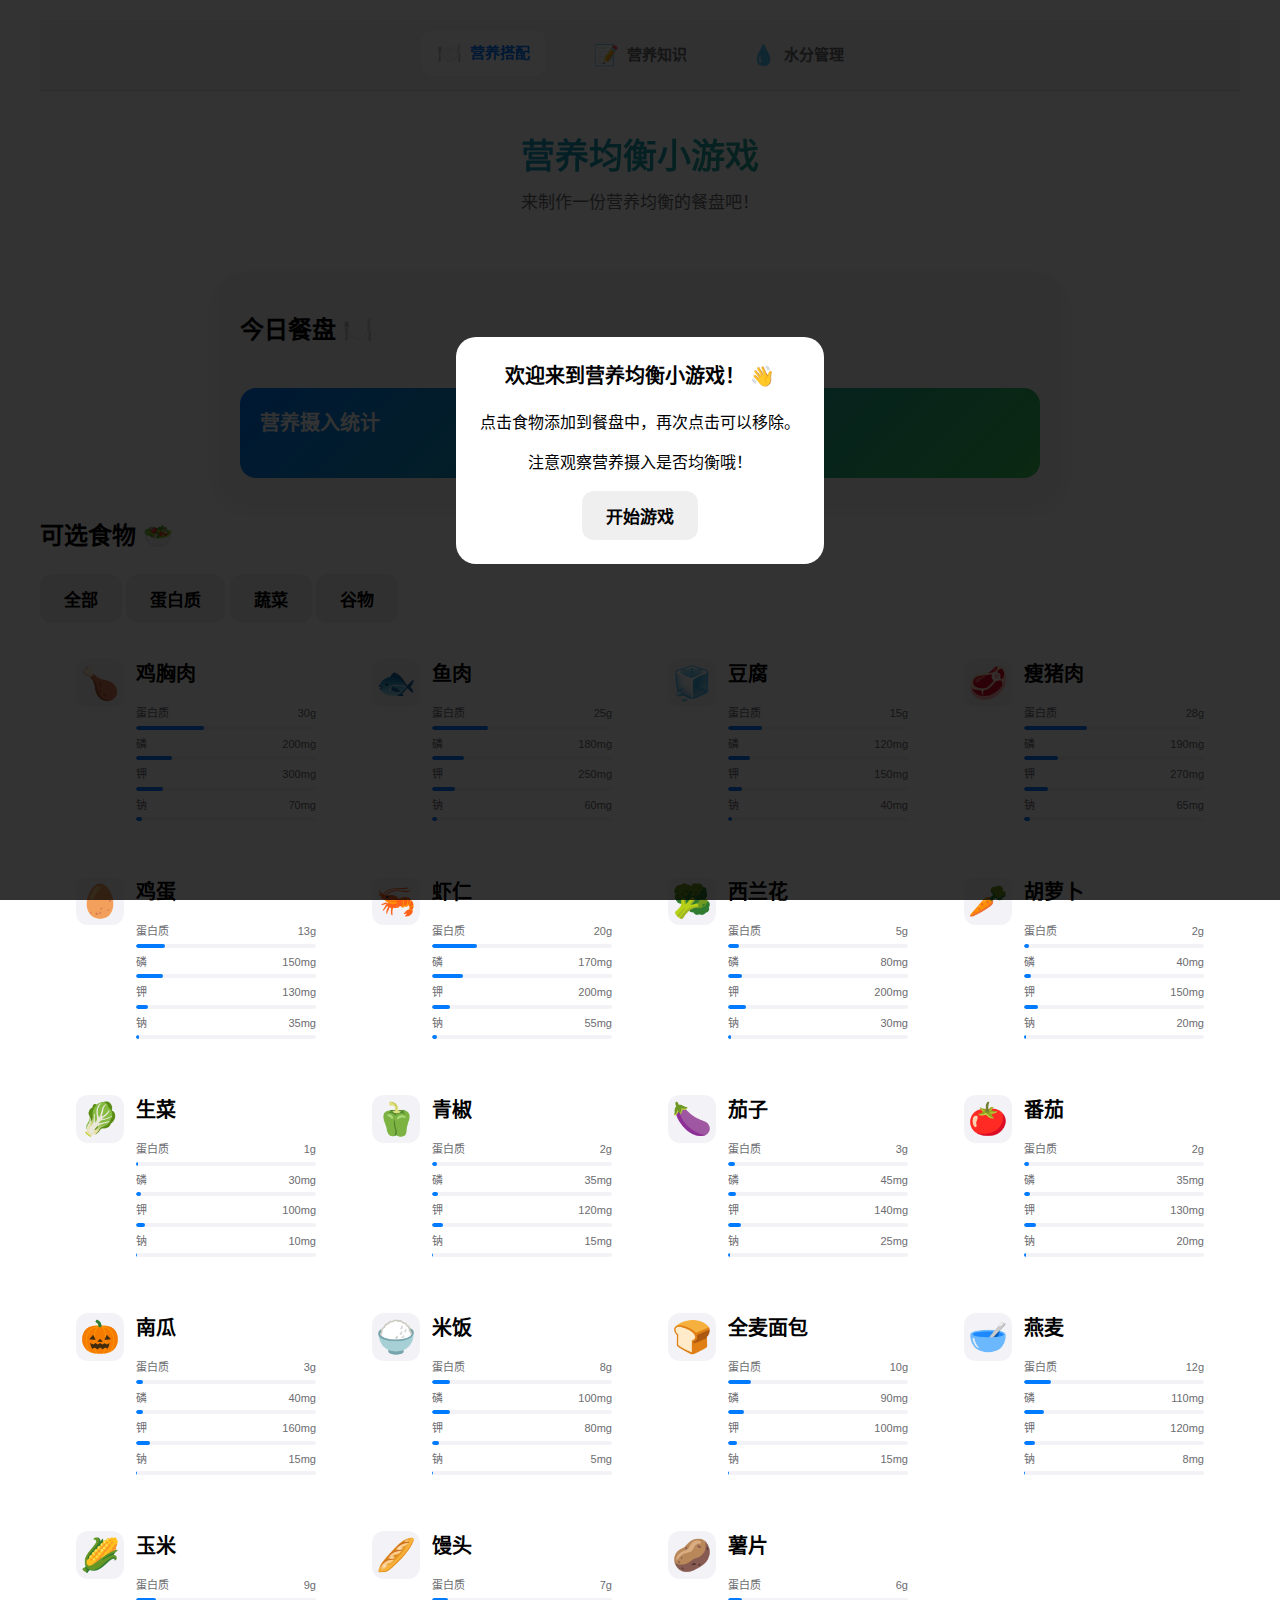
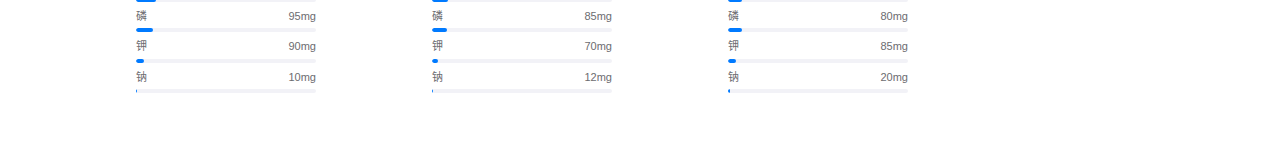
==== index.html @ fe8ad570 "update the food card and status bars" ====
<!DOCTYPE html>
<html lang="zh-CN">
<head>
    <meta charset="UTF-8">
    <meta name="viewport" content="width=device-width, initial-scale=1.0, maximum-scale=1.0, user-scalable=no">
    <title>营养均衡小游戏</title>
    <link rel="stylesheet" href="css/responsive.css">
    <style>
        :root {
            --system-gray: #8E8E93;
            --system-green: #34C759;
            --system-red: #FF3B30;
            --system-orange: #FF9F0A;
            --system-blue: #007AFF;
            --system-background: #FFFFFF;
            --card-background: #F2F2F7;
            --text-primary: #000000;
            --text-secondary: #6C6C70;
            --progress-background: #E9E9EB;
        }

        @media (prefers-color-scheme: dark) {
            :root {
                --system-background: #FFFFFF;
                --card-background: #F2F2F7;
                --text-primary: #000000;
                --text-secondary: #6C6C70;
                --progress-background: #E9E9EB;
            }
        }

        @keyframes slideIn {
            from { transform: translateY(20px); opacity: 0; }
            to { transform: translateY(0); opacity: 1; }
        }

        @keyframes pulse {
            0% { transform: scale(1); }
            50% { transform: scale(1.05); }
            100% { transform: scale(1); }
        }

        body {
            font-family: -apple-system, "SF Pro SC", "SF Pro Text", "SF Pro Icons",
                "PingFang SC", "Helvetica Neue", "Helvetica", "Arial", sans-serif;
            max-width: 1200px;
            margin: 0 auto;
            padding: 20px;
            background: var(--system-background);
            color: var(--text-primary);
            line-height: 1.5;
        }

        .game-header {
            text-align: center;
            padding: 20px;
            animation: slideIn 0.5s ease-out;
        }

        h1 {
            font-size: 34px;
            font-weight: 700;
            margin: 0;
            background: linear-gradient(120deg, var(--system-blue), var(--system-green));
            -webkit-background-clip: text;
            -webkit-text-fill-color: transparent;
        }

        .subtitle {
            color: var(--text-secondary);
            font-size: 17px;
            margin-top: 8px;
        }

        .container {
            grid-template-columns: 1fr;
            gap: 16px;
            padding: 12px;
        }

        .food-list, .selected-foods {
            background: var(--card-background);
            border-radius: 20px;
            padding: 24px;
            box-shadow: 0 8px 30px rgba(0, 0, 0, 0.08);
        }

        h3 {
            font-size: 20px;
            font-weight: 600;
            margin: 0 0 20px 0;
        }

        .food-item {
            background: var(--system-background);
            border-radius: 16px;
            padding: 16px;
            margin: 12px 0;
            cursor: pointer;
            transition: all 0.3s cubic-bezier(0.4, 0, 0.2, 1);
            position: relative;
            overflow: hidden;
        }

        .food-item::before {
            content: '';
            position: absolute;
            top: 0;
            left: 0;
            right: 0;
            bottom: 0;
            background: linear-gradient(120deg, rgba(255,255,255,0.1), rgba(255,255,255,0));
            opacity: 0;
            transition: opacity 0.3s;
        }

        .food-item:hover::before {
            opacity: 1;
        }

        .food-item:hover {
            transform: translateY(-4px);
            box-shadow: 0 8px 20px rgba(0, 0, 0, 0.1);
        }

        .food-item:active {
            transform: scale(0.98);
        }

        .food-name {
            font-size: 16px;
            font-weight: 600;
            margin-bottom: 12px;
            display: flex;
            align-items: center;
            gap: 8px;
        }

        .food-icon {
            width: 24px;
            height: 24px;
            background: var(--system-blue);
            border-radius: 6px;
            display: flex;
            align-items: center;
            justify-content: center;
            color: white;
        }

        .food-details {
            grid-template-columns: 1fr;
        }

        .nutrient-item {
            margin: 8px 0;
        }

        .nutrient-label {
            display: flex;
            justify-content: space-between;
            font-size: 14px;
            color: var(--text-secondary);
        }

        .nutrient-progress {
            height: 6px;
            background: var(--progress-background);
            border-radius: 3px;
            margin-top: 4px;
            overflow: hidden;
        }

        .nutrient-progress-bar {
            height: 100%;
            background: var(--system-blue);
            border-radius: 3px;
            transition: width 0.3s ease-out;
        }

        .buttons {
            display: flex;
            justify-content: center;
            gap: 16px;
            margin: 32px 0;
        }

        button {
            padding: 12px 24px;
            border: none;
            border-radius: 12px;
            font-size: 17px;
            font-weight: 600;
            cursor: pointer;
            transition: all 0.2s;
        }

        button.check {
            background: var(--system-green);
            color: white;
        }

        button.reset {
            background: var(--system-red);
            color: white;
        }

        .output {
            background: var(--card-background);
            border-radius: 16px;
            padding: 24px;
            margin-top: 32px;
        }

        .warning-item {
            padding: 12px;
            border-radius: 8px;
            margin: 8px 0;
            font-size: 15px;
        }

        .warning-item.error {
            background: rgba(255, 59, 48, 0.1);
            color: var(--system-red);
        }

        .warning-item.warning {
            background: rgba(255, 159, 10, 0.1);
            color: #FF9F0A;
        }

        .nutrient-totals {
            display: grid;
            grid-template-columns: repeat(auto-fit, minmax(200px, 1fr));
            gap: 16px;
            margin-top: 20px;
        }

        .nutrient-total-item {
            background: var(--system-background);
            padding: 16px;
            border-radius: 12px;
        }

        .results-container {
            animation: slideIn 0.5s ease-out;
            padding: 24px;
            background: var(--card-background);
            border-radius: 20px;
            margin-top: 32px;
        }

        .nutrient-chart {
            display: flex;
            align-items: center;
            margin: 16px 0;
            padding: 16px;
            background: var(--system-background);
            border-radius: 12px;
        }

        .chart-label {
            width: 100px;
            font-weight: 600;
        }

        .chart-bar {
            flex-grow: 1;
            height: 20px;
            background: var(--progress-background);
            border-radius: 10px;
            overflow: hidden;
            position: relative;
        }

        .chart-fill {
            height: 100%;
            background: var(--system-blue);
            transition: width 0.5s ease-out;
        }

        .chart-markers {
            position: absolute;
            top: 0;
            left: 0;
            right: 0;
            bottom: 0;
            display: flex;
            justify-content: space-between;
            padding: 0 10px;
        }

        .chart-marker {
            width: 2px;
            height: 100%;
            background: rgba(255, 255, 255, 0.3);
        }

        @keyframes success {
            0% { transform: scale(1); }
            50% { transform: scale(1.2); }
            100% { transform: scale(1); }
        }

        .success-icon {
            display: inline-block;
            animation: success 0.5s ease-out;
        }

        .food-category {
            font-size: 14px;
            background: var(--system-background);
            padding: 4px 8px;
            border-radius: 12px;
            margin-left: 8px;
            color: var(--text-secondary);
        }

        .food-description {
            font-size: 15px;
            color: var(--text-secondary);
            margin: 8px 0;
        }

        .success-message, .feedback-message {
            text-align: center;
            padding: 20px;
            border-radius: 16px;
            margin-bottom: 20px;
        }

        .success-message {
            background: rgba(52, 199, 89, 0.1);
        }

        .achievement {
            font-size: 24px;
            margin: 20px 0;
            animation: success 0.5s ease-out;
        }

        .suggestion-item {
            display: flex;
            align-items: center;
            gap: 12px;
            padding: 12px;
            background: var(--system-background);
            border-radius: 12px;
            margin: 8px 0;
        }

        .suggestion-icon {
            font-size: 24px;
        }

        .food-item {
            border: 2px solid transparent;
            transition: all 0.3s ease;
        }

        .food-item:hover {
            border-color: var(--system-blue);
        }

        .selected-foods .food-item {
            background: rgba(52, 199, 89, 0.1);
        }

        .food-icon-large {
            font-size: 32px;
            margin-right: 12px;
        }

        .food-info {
            display: flex;
            flex-direction: column;
        }

        .food-title {
            font-size: 20px;
            font-weight: 600;
            margin-bottom: 4px;
        }

        .food-benefits {
            display: flex;
            flex-wrap: wrap;
            gap: 8px;
            margin: 8px 0;
        }

        .benefit-tag {
            background: var(--system-background);
            padding: 4px 8px;
            border-radius: 12px;
            font-size: 14px;
            color: var(--text-secondary);
        }

        .nutrient-item {
            background: var(--system-background);
            padding: 8px 12px;
            border-radius: 8px;
            margin: 4px 0;
        }

        .selected-foods .food-item {
            border: 2px solid var(--system-green);
            background: rgba(52, 199, 89, 0.1);
        }

        .nav-links {
            margin-top: 20px;
            display: flex;
            justify-content: center;
            gap: 16px;
        }

        .quiz-link {
            display: flex;
            align-items: center;
            gap: 8px;
            padding: 12px 24px;
            background: var(--card-background);
            border-radius: 16px;
            text-decoration: none;
            color: var(--text-primary);
            font-weight: 600;
            transition: all 0.3s ease;
            box-shadow: 0 4px 12px rgba(0, 0, 0, 0.1);
        }

        .quiz-link:hover {
            transform: translateY(-2px);
            box-shadow: 0 6px 16px rgba(0, 0, 0, 0.15);
            background: var(--system-blue);
            color: white;
        }

        .quiz-icon {
            font-size: 20px;
        }

        .nav-bar {
            position: sticky;
            top: 0;
            background: var(--card-background);
            backdrop-filter: blur(20px);
            -webkit-backdrop-filter: blur(20px);
            border-bottom: 1px solid rgba(0, 0, 0, 0.1);
            z-index: 100;
            margin-bottom: 20px;
        }

        .nav-container {
            max-width: 1200px;
            margin: 0 auto;
            display: flex;
            justify-content: center;
            gap: 32px;
            padding: 12px 20px;
        }

        .nav-link {
            display: flex;
            align-items: center;
            gap: 8px;
            text-decoration: none;
            color: var(--text-secondary);
            padding: 8px 16px;
            border-radius: 12px;
            transition: all 0.3s ease;
        }

        .nav-link:hover {
            background: var(--system-background);
            color: var(--text-primary);
        }

        .nav-link.active {
            color: var(--system-blue);
            background: var(--system-background);
        }

        .nav-icon {
            font-size: 20px;
        }

        .nav-text {
            font-size: 15px;
            font-weight: 600;
        }

        @media (prefers-color-scheme: dark) {
            .nav-bar {
                border-bottom: 1px solid rgba(255, 255, 255, 0.1);
            }
        }

        /* Add responsive breakpoints */
        @media (min-width: 768px) {
            .container {
                grid-template-columns: repeat(auto-fit, minmax(300px, 1fr));
                gap: 24px;
                padding: 20px;
            }

            .food-name {
                font-size: 20px;
            }

            .food-details {
                grid-template-columns: repeat(2, 1fr);
            }
        }

        /* Add touch-friendly interactions */
        @media (hover: none) {
            .food-item:hover {
                transform: none;
            }

            .food-item:active {
                background: var(--card-background);
                transform: scale(0.98);
            }
        }

        .food-grid {
            display: grid;
            grid-template-columns: repeat(auto-fill, minmax(280px, 1fr));
            gap: 16px;
            padding: 16px;
        }

        .meal-plate {
            background: var(--card-background);
            border-radius: 24px;
            padding: 20px;
            margin: 20px auto;
            max-width: 800px;
            box-shadow: 0 8px 30px rgba(0, 0, 0, 0.08);
        }

        .plate-section {
            display: grid;
            grid-template-columns: repeat(2, 1fr);
            gap: 12px;
            margin: 16px 0;
        }

        .food-card {
            background: var(--system-background);
            border-radius: 16px;
            padding: 20px;
            cursor: pointer;
            transition: all 0.3s;
            position: relative;
            display: flex;
            gap: 12px;
            align-items: flex-start;
        }

        .food-icon {
            font-size: 32px;
            width: 48px;
            height: 48px;
            display: flex;
            align-items: center;
            justify-content: center;
            background: var(--card-background);
            border-radius: 12px;
        }

        .food-info {
            flex: 1;
            min-width: 0;
        }

        .food-name {
            font-weight: 600;
            margin-bottom: 4px;
        }

        .food-stats {
            font-size: 14px;
            color: var(--text-secondary);
        }

        .nutrient-badge {
            display: inline-block;
            padding: 4px 8px;
            border-radius: 8px;
            font-size: 12px;
            margin: 4px;
            background: var(--card-background);
        }

        .meal-summary {
            background: linear-gradient(135deg, var(--system-blue), var(--system-green));
            color: white;
            border-radius: 16px;
            padding: 20px;
            margin-top: 20px;
        }

        .tutorial-overlay {
            position: fixed;
            top: 0;
            left: 0;
            right: 0;
            bottom: 0;
            background: rgba(0, 0, 0, 0.8);
            display: flex;
            align-items: center;
            justify-content: center;
            z-index: 1000;
        }

        .tutorial-card {
            background: var(--system-background);
            border-radius: 20px;
            padding: 24px;
            max-width: 320px;
            text-align: center;
        }

        @media (max-width: 768px) {
            .plate-section {
                grid-template-columns: 1fr;
            }

            .food-card {
                padding: 16px;
            }

            .food-icon {
                font-size: 24px;
                width: 36px;
                height: 36px;
            }
        }

        .nutrient-bars {
            display: flex;
            flex-direction: column;
            gap: 16px;
            padding: 16px;
        }

        .nutrient-bar-item {
            background: rgba(255, 255, 255, 0.1);
            padding: 12px;
            border-radius: 12px;
        }

        .nutrient-label {
            display: flex;
            justify-content: space-between;
            margin-bottom: 8px;
            font-size: 14px;
            color: white;
        }

        .progress-bar {
            height: 12px;
            background: rgba(255, 255, 255, 0.2);
            border-radius: 6px;
            position: relative;
            overflow: hidden;
        }

        .progress-fill {
            height: 100%;
            transition: width 0.3s ease, background-color 0.3s ease;
            border-radius: 6px;
        }

        .target-zone {
            position: absolute;
            top: 0;
            height: 100%;
            background: rgba(255, 255, 255, 0.15);
            border-left: 2px dashed rgba(255, 255, 255, 0.3);
            border-right: 2px dashed rgba(255, 255, 255, 0.3);
        }

        @media (max-width: 768px) {
            .nutrient-bars {
                padding: 12px;
            }

            .nutrient-bar-item {
                padding: 10px;
            }

            .nutrient-label {
                font-size: 10px;
            }
        }

        .nutrient-info {
            display: flex;
            flex-direction: column;
            gap: 6px;
            margin-top: 12px;
        }

        .mini-bar-container {
            width: 100%;
        }

        .mini-bar-label {
            display: flex;
            justify-content: space-between;
            font-size: 11px;
            color: var(--text-secondary);
            margin-bottom: 4px;
        }

        .mini-progress-bar {
            height: 4px;
            background: var(--card-background);
            border-radius: 2px;
            overflow: hidden;
        }

        .mini-progress-fill {
            height: 100%;
            background: var(--system-blue);
            border-radius: 2px;
            transition: width 0.3s ease;
        }

        /* Hover effect for the progress bars */
        .food-card:hover .mini-progress-fill {
            background: var(--system-green);
        }

        @media (max-width: 768px) {
            .food-card {
                padding: 16px;
            }
            
            .mini-bar-label {
                font-size: 10px;
            }
        }

        .delete-btn {
            background: none;
            border: none;
            padding: 4px 8px;
            cursor: pointer;
            font-size: 14px;
            opacity: 0.7;
            transition: opacity 0.3s;
            margin-left: 8px;
            border-radius: 4px;
        }

        .delete-btn:hover {
            opacity: 1;
            background: rgba(255, 59, 48, 0.1);
        }

        .food-name {
            display: flex;
            align-items: center;
            justify-content: space-between;
        }

        /* Update existing food-card hover style */
        .food-card:hover {
            transform: translateY(-2px);
            box-shadow: 0 4px 12px rgba(0, 0, 0, 0.1);
        }

        .food-card.selected {
            border: 2px solid var(--system-green);
            background: rgba(52, 199, 89, 0.05);
        }
    </style>
</head>
<body>
    <nav class="nav-bar">
        <div class="nav-container">
            <a href="index.html" class="nav-link">
                <span class="nav-icon">🍽️</span>
                <span class="nav-text">营养搭配</span>
            </a>
            <a href="quiz.html" class="nav-link">
                <span class="nav-icon">📝</span>
                <span class="nav-text">营养知识</span>
            </a>
            <a href="fluid.html" class="nav-link">
                <span class="nav-icon">💧</span>
                <span class="nav-text">水分管理</span>
            </a>
        </div>
    </nav>
    <div class="game-container">
        <div class="game-header">
            <h1>营养均衡小游戏</h1>
            <p class="subtitle">来制作一份营养均衡的餐盘吧！</p>
        </div>

        <div class="meal-plate">
            <h2>今日餐盘 🍽️</h2>
            <div id="selectedFoods" class="plate-section">
                <!-- Selected foods will be displayed here -->
            </div>

            <div class="meal-summary" id="mealSummary">
                <h3>营养摄入统计</h3>
                <div id="nutrientSummary"></div>
            </div>
        </div>

        <div class="food-selection">
            <h2>可选食物 🥗</h2>
            <div class="food-categories">
                <button class="category-btn active" data-category="all">全部</button>
                <button class="category-btn" data-category="protein">蛋白质</button>
                <button class="category-btn" data-category="vegetable">蔬菜</button>
                <button class="category-btn" data-category="grain">谷物</button>
            </div>
            <div id="foodGrid" class="food-grid">
                <!-- Food items will be generated here -->
            </div>
        </div>
    </div>

    <script>
        // Update the foodDatabase with more options
        const foodDatabase = {
            protein: [
                { id: 1, name: '鸡胸肉', icon: '🍗', category: 'protein', protein: 30, phosphorus: 200, potassium: 300, sodium: 70 },
                { id: 2, name: '鱼肉', icon: '🐟', category: 'protein', protein: 25, phosphorus: 180, potassium: 250, sodium: 60 },
                { id: 3, name: '豆腐', icon: '🧊', category: 'protein', protein: 15, phosphorus: 120, potassium: 150, sodium: 40 },
                { id: 4, name: '瘦猪肉', icon: '🥩', category: 'protein', protein: 28, phosphorus: 190, potassium: 270, sodium: 65 },
                { id: 5, name: '鸡蛋', icon: '🥚', category: 'protein', protein: 13, phosphorus: 150, potassium: 130, sodium: 35 },
                { id: 6, name: '虾仁', icon: '🦐', category: 'protein', protein: 20, phosphorus: 170, potassium: 200, sodium: 55 }
            ],
            vegetable: [
                { id: 7, name: '西兰花', icon: '🥦', category: 'vegetable', protein: 5, phosphorus: 80, potassium: 200, sodium: 30 },
                { id: 8, name: '胡萝卜', icon: '🥕', category: 'vegetable', protein: 2, phosphorus: 40, potassium: 150, sodium: 20 },
                { id: 9, name: '生菜', icon: '🥬', category: 'vegetable', protein: 1, phosphorus: 30, potassium: 100, sodium: 10 },
                { id: 10, name: '青椒', icon: '🫑', category: 'vegetable', protein: 2, phosphorus: 35, potassium: 120, sodium: 15 },
                { id: 11, name: '茄子', icon: '🍆', category: 'vegetable', protein: 3, phosphorus: 45, potassium: 140, sodium: 25 },
                { id: 12, name: '番茄', icon: '🍅', category: 'vegetable', protein: 2, phosphorus: 35, potassium: 130, sodium: 20 },
                { id: 13, name: '南瓜', icon: '🎃', category: 'vegetable', protein: 3, phosphorus: 40, potassium: 160, sodium: 15 }
            ],
            grain: [
                { id: 14, name: '米饭', icon: '🍚', category: 'grain', protein: 8, phosphorus: 100, potassium: 80, sodium: 5 },
                { id: 15, name: '全麦面包', icon: '🍞', category: 'grain', protein: 10, phosphorus: 90, potassium: 100, sodium: 15 },
                { id: 16, name: '燕麦', icon: '🥣', category: 'grain', protein: 12, phosphorus: 110, potassium: 120, sodium: 8 },
                { id: 17, name: '玉米', icon: '🌽', category: 'grain', protein: 9, phosphorus: 95, potassium: 90, sodium: 10 },
                { id: 18, name: '馒头', icon: '🥖', category: 'grain', protein: 7, phosphorus: 85, potassium: 70, sodium: 12 },
                { id: 19, name: '薯片', icon: '🥔', category: 'grain', protein: 6, phosphorus: 80, potassium: 85, sodium: 20 }
            ]
        };

        let selectedFoods = [];
        let currentCategory = 'all';

        function createFoodCard(food, isSelected = false) {
            const card = document.createElement('div');
            card.className = 'food-card touch-friendly';
            
            // Calculate percentage for bars based on recommended daily values
            const proteinPercentage = (food.protein / 80) * 100;
            const phosphorusPercentage = (food.phosphorus / 1000) * 100;
            const potassiumPercentage = (food.potassium / 2000) * 100;
            const sodiumPercentage = (food.sodium / 2000) * 100;
            
            // Add delete button for selected foods
            const deleteButton = isSelected ? `
                <button class="delete-btn" onclick="event.stopPropagation(); removeFood(${food.id})">
                    ❌
                </button>
            ` : '';
            
            card.innerHTML = `
                <div class="food-icon">${food.icon}</div>
                <div class="food-info">
                    <div class="food-name">
                        ${food.name}
                        ${deleteButton}
                    </div>
                    <div class="nutrient-info">
                        <div class="mini-bar-container">
                            <div class="mini-bar-label">
                                <span>蛋白质</span>
                                <span>${food.protein}g</span>
                            </div>
                            <div class="mini-progress-bar">
                                <div class="mini-progress-fill" style="width: ${proteinPercentage}%"></div>
                            </div>
                        </div>
                        <div class="mini-bar-container">
                            <div class="mini-bar-label">
                                <span>磷</span>
                                <span>${food.phosphorus}mg</span>
                            </div>
                            <div class="mini-progress-bar">
                                <div class="mini-progress-fill" style="width: ${phosphorusPercentage}%"></div>
                            </div>
                        </div>
                        <div class="mini-bar-container">
                            <div class="mini-bar-label">
                                <span>钾</span>
                                <span>${food.potassium}mg</span>
                            </div>
                            <div class="mini-progress-bar">
                                <div class="mini-progress-fill" style="width: ${potassiumPercentage}%"></div>
                            </div>
                        </div>
                        <div class="mini-bar-container">
                            <div class="mini-bar-label">
                                <span>钠</span>
                                <span>${food.sodium}mg</span>
                            </div>
                            <div class="mini-progress-bar">
                                <div class="mini-progress-fill" style="width: ${sodiumPercentage}%"></div>
                            </div>
                        </div>
                    </div>
                </div>
            `;
            
            if (!isSelected) {
                card.addEventListener('click', () => addFoodToPlate(food));
            }
            
            return card;
        }

        function addFoodToPlate(food) {
            selectedFoods.push(food);
            updatePlate();
            updateNutrientSummary();
        }

        function updatePlate() {
            const plateSection = document.getElementById('selectedFoods');
            plateSection.innerHTML = '';
            
            selectedFoods.forEach(food => {
                const foodItem = createFoodCard(food, true);
                plateSection.appendChild(foodItem);
            });
        }

        function removeFood(foodId) {
            const index = selectedFoods.findIndex(food => food.id === foodId);
            if (index !== -1) {
                selectedFoods.splice(index, 1);
                updatePlate();
                updateNutrientSummary();
            }
        }

        function updateNutrientSummary() {
            const summary = document.getElementById('nutrientSummary');
            const totals = calculateTotals();
            
            // Define target ranges
            const targets = {
                protein: { min: 60, max: 80 },
                phosphorus: { min: 800, max: 1000 },
                potassium: { min: 1500, max: 2000 },
                sodium: { min: 1500, max: 2000 }
            };

            // Calculate percentages for each nutrient
            const getPercentage = (value, target) => {
                const percentage = (value / target.max) * 100;
                return Math.min(percentage, 100); // Cap at 100%
            };

            // Get status color based on value
            const getStatusColor = (value, target) => {
                if (value < target.min) return 'var(--system-orange)';
                if (value > target.max) return 'var(--system-red)';
                return 'var(--system-green)';
            };
            
            summary.innerHTML = `
                <div class="nutrient-bars">
                    <div class="nutrient-bar-item">
                        <div class="nutrient-label">
                            <span>蛋白质</span>
                            <span>${totals.protein}g / ${targets.protein.min}-${targets.protein.max}g</span>
                        </div>
                        <div class="progress-bar">
                            <div class="progress-fill" style="
                                width: ${getPercentage(totals.protein, targets.protein)}%;
                                background: ${getStatusColor(totals.protein, targets.protein)}">
                            </div>
                            <div class="target-zone" style="
                                left: ${(targets.protein.min / targets.protein.max) * 100}%;
                                right: ${100 - (targets.protein.max / targets.protein.max) * 100}%">
                            </div>
                        </div>
                    </div>

                    <div class="nutrient-bar-item">
                        <div class="nutrient-label">
                            <span>磷</span>
                            <span>${totals.phosphorus}mg / ${targets.phosphorus.min}-${targets.phosphorus.max}mg</span>
                        </div>
                        <div class="progress-bar">
                            <div class="progress-fill" style="
                                width: ${getPercentage(totals.phosphorus, targets.phosphorus)}%;
                                background: ${getStatusColor(totals.phosphorus, targets.phosphorus)}">
                            </div>
                            <div class="target-zone" style="
                                left: ${(targets.phosphorus.min / targets.phosphorus.max) * 100}%;
                                right: ${100 - (targets.phosphorus.max / targets.phosphorus.max) * 100}%">
                            </div>
                        </div>
                    </div>

                    <div class="nutrient-bar-item">
                        <div class="nutrient-label">
                            <span>钾</span>
                            <span>${totals.potassium}mg / ${targets.potassium.min}-${targets.potassium.max}mg</span>
                        </div>
                        <div class="progress-bar">
                            <div class="progress-fill" style="
                                width: ${getPercentage(totals.potassium, targets.potassium)}%;
                                background: ${getStatusColor(totals.potassium, targets.potassium)}">
                            </div>
                            <div class="target-zone" style="
                                left: ${(targets.potassium.min / targets.potassium.max) * 100}%;
                                right: ${100 - (targets.potassium.max / targets.potassium.max) * 100}%">
                            </div>
                        </div>
                    </div>

                    <div class="nutrient-bar-item">
                        <div class="nutrient-label">
                            <span>钠</span>
                            <span>${totals.sodium}mg / ${targets.sodium.min}-${targets.sodium.max}mg</span>
                        </div>
                        <div class="progress-bar">
                            <div class="progress-fill" style="
                                width: ${getPercentage(totals.sodium, targets.sodium)}%;
                                background: ${getStatusColor(totals.sodium, targets.sodium)}">
                            </div>
                            <div class="target-zone" style="
                                left: ${(targets.sodium.min / targets.sodium.max) * 100}%;
                                right: ${100 - (targets.sodium.max / targets.sodium.max) * 100}%">
                            </div>
                        </div>
                    </div>
                </div>
            `;
        }

        function calculateTotals() {
            return selectedFoods.reduce((acc, food) => ({
                protein: acc.protein + food.protein,
                phosphorus: acc.phosphorus + food.phosphorus,
                potassium: acc.potassium + food.potassium,
                sodium: acc.sodium + food.sodium
            }), { protein: 0, phosphorus: 0, potassium: 0, sodium: 0 });
        }

        function showTutorial() {
            if (!localStorage.getItem('tutorialShown')) {
                const tutorial = document.createElement('div');
                tutorial.className = 'tutorial-overlay';
                tutorial.innerHTML = `
                    <div class="tutorial-card">
                        <h3>欢迎来到营养均衡小游戏！ 👋</h3>
                        <p>点击食物添加到餐盘中，再次点击可以移除。</p>
                        <p>注意观察营养摄入是否均衡哦！</p>
                        <button onclick="closeTutorial()" class="primary-button">开始游戏</button>
                    </div>
                `;
                document.body.appendChild(tutorial);
            }
        }

        function closeTutorial() {
            document.querySelector('.tutorial-overlay').remove();
            localStorage.setItem('tutorialShown', 'true');
        }

        // Initialize the game
        function initGame() {
            const foodGrid = document.getElementById('foodGrid');
            
            // Populate food grid
            Object.values(foodDatabase).flat().forEach(food => {
                foodGrid.appendChild(createFoodCard(food));
            });

            // Add category filter functionality
            document.querySelectorAll('.category-btn').forEach(btn => {
                btn.addEventListener('click', () => {
                    currentCategory = btn.dataset.category;
                    updateFoodGrid();
                });
            });

            showTutorial();
        }

        function updateFoodGrid() {
            const foodGrid = document.getElementById('foodGrid');
            foodGrid.innerHTML = '';
            
            let foods = currentCategory === 'all' 
                ? Object.values(foodDatabase).flat()
                : foodDatabase[currentCategory] || [];
                
            foods.forEach(food => {
                foodGrid.appendChild(createFoodCard(food));
            });
        }

        // Start the game when page loads
        window.addEventListener('load', initGame);
    </script>
    <script src="js/navigation.js"></script>
</body>
</html>
---- css/responsive.css ----
/* Create new file for shared responsive styles */
.touch-friendly {
    min-height: 44px; /* Minimum touch target size */
    min-width: 44px;
}

.scroll-container {
    -webkit-overflow-scrolling: touch;
    overflow-y: auto;
}

/* Prevent text size adjustment on orientation change */
html {
    -webkit-text-size-adjust: 100%;
    text-size-adjust: 100%;
}

/* Safe area insets for modern iOS devices */
@supports (padding: max(0px)) {
    body {
        padding-left: max(12px, env(safe-area-inset-left));
        padding-right: max(12px, env(safe-area-inset-right));
        padding-bottom: max(12px, env(safe-area-inset-bottom));
    }
}

/* Hide scrollbars on mobile while allowing scrolling */
.hide-scrollbar {
    -ms-overflow-style: none;
    scrollbar-width: none;
}

.hide-scrollbar::-webkit-scrollbar {
    display: none;
}
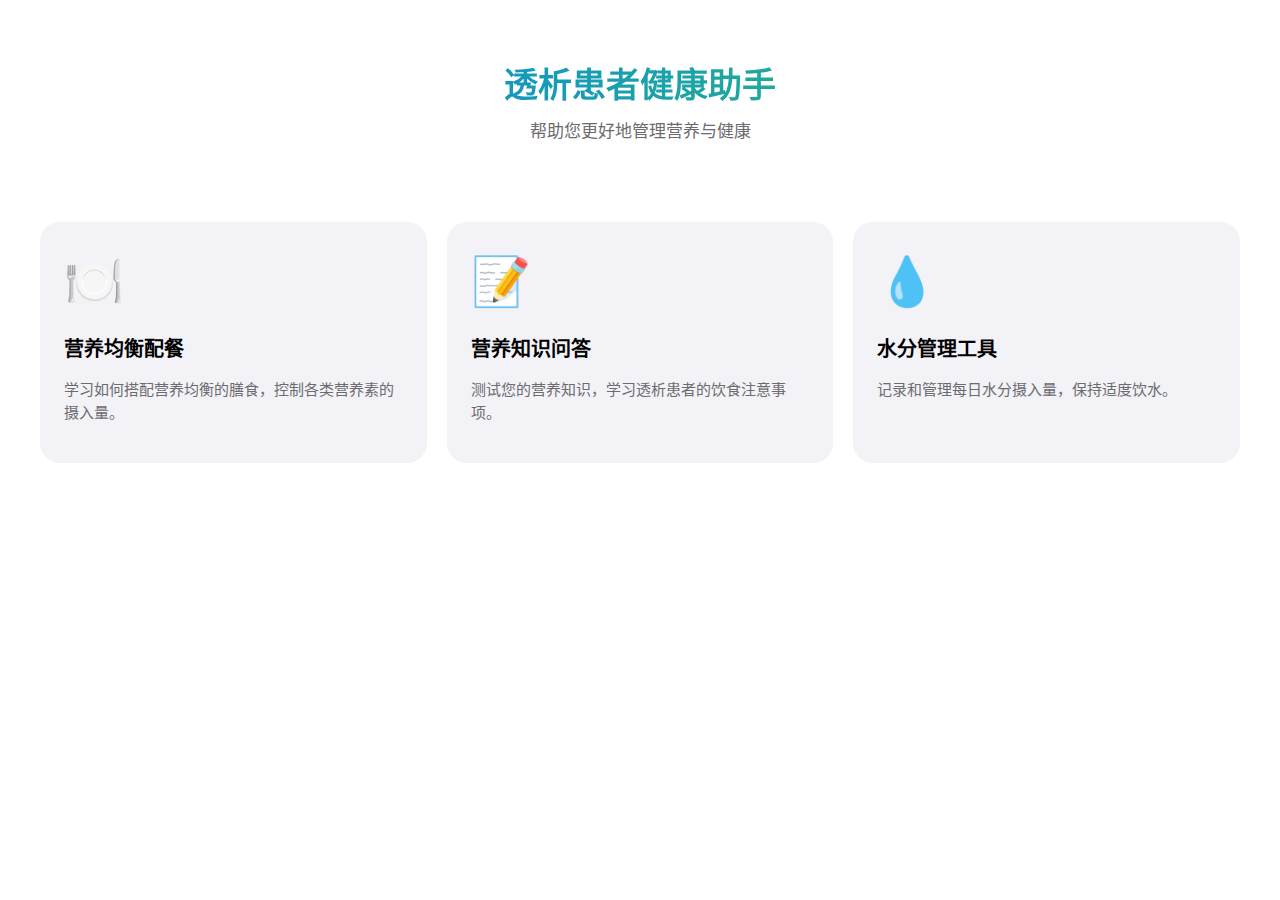
==== commit 0131d356: "update the index and fix all the games as an independent game" ====
--- a/index.html
+++ b/index.html
@@ -3,8 +3,7 @@
 <head>
     <meta charset="UTF-8">
     <meta name="viewport" content="width=device-width, initial-scale=1.0, maximum-scale=1.0, user-scalable=no">
-    <title>营养均衡小游戏</title>
-    <link rel="stylesheet" href="css/responsive.css">
+    <title>透析患者健康助手</title>
     <style>
         :root {
             --system-gray: #8E8E93;
@@ -16,48 +15,25 @@
             --card-background: #F2F2F7;
             --text-primary: #000000;
             --text-secondary: #6C6C70;
-            --progress-background: #E9E9EB;
-        }
-
-        @media (prefers-color-scheme: dark) {
-            :root {
-                --system-background: #FFFFFF;
-                --card-background: #F2F2F7;
-                --text-primary: #000000;
-                --text-secondary: #6C6C70;
-                --progress-background: #E9E9EB;
-            }
-        }
-
-        @keyframes slideIn {
-            from { transform: translateY(20px); opacity: 0; }
-            to { transform: translateY(0); opacity: 1; }
-        }
-
-        @keyframes pulse {
-            0% { transform: scale(1); }
-            50% { transform: scale(1.05); }
-            100% { transform: scale(1); }
         }
 
         body {
             font-family: -apple-system, "SF Pro SC", "SF Pro Text", "SF Pro Icons",
                 "PingFang SC", "Helvetica Neue", "Helvetica", "Arial", sans-serif;
-            max-width: 1200px;
-            margin: 0 auto;
+            margin: 0;
             padding: 20px;
             background: var(--system-background);
             color: var(--text-primary);
             line-height: 1.5;
         }
 
-        .game-header {
+        .header {
             text-align: center;
-            padding: 20px;
-            animation: slideIn 0.5s ease-out;
+            padding: 40px 20px;
+            animation: fadeIn 1s ease-out;
         }
 
-        h1 {
+        .title {
             font-size: 34px;
             font-weight: 700;
             margin: 0;
@@ -72,1058 +48,92 @@
             margin-top: 8px;
         }
 
-        .container {
-            grid-template-columns: 1fr;
-            gap: 16px;
-            padding: 12px;
+        .games-grid {
+            display: grid;
+            grid-template-columns: repeat(auto-fit, minmax(280px, 1fr));
+            gap: 20px;
+            max-width: 1200px;
+            margin: 0 auto;
+            padding: 20px;
         }
 
-        .food-list, .selected-foods {
+        .game-card {
             background: var(--card-background);
             border-radius: 20px;
             padding: 24px;
-            box-shadow: 0 8px 30px rgba(0, 0, 0, 0.08);
-        }
-
-        h3 {
-            font-size: 20px;
-            font-weight: 600;
-            margin: 0 0 20px 0;
-        }
-
-        .food-item {
-            background: var(--system-background);
-            border-radius: 16px;
-            padding: 16px;
-            margin: 12px 0;
-            cursor: pointer;
-            transition: all 0.3s cubic-bezier(0.4, 0, 0.2, 1);
+            text-decoration: none;
+            color: var(--text-primary);
+            transition: all 0.3s ease;
             position: relative;
             overflow: hidden;
         }
 
-        .food-item::before {
-            content: '';
-            position: absolute;
-            top: 0;
-            left: 0;
-            right: 0;
-            bottom: 0;
-            background: linear-gradient(120deg, rgba(255,255,255,0.1), rgba(255,255,255,0));
-            opacity: 0;
-            transition: opacity 0.3s;
+        .game-card:hover {
+            transform: translateY(-4px);
+            box-shadow: 0 8px 30px rgba(0, 0, 0, 0.12);
         }
 
-        .food-item:hover::before {
-            opacity: 1;
+        .game-icon {
+            font-size: 48px;
+            margin-bottom: 16px;
         }
 
-        .food-item:hover {
-            transform: translateY(-4px);
-            box-shadow: 0 8px 20px rgba(0, 0, 0, 0.1);
+        .game-title {
+            font-size: 20px;
+            font-weight: 600;
+            margin-bottom: 8px;
         }
 
-        .food-item:active {
-            transform: scale(0.98);
+        .game-description {
+            color: var(--text-secondary);
+            font-size: 15px;
+            line-height: 1.5;
         }
 
-        .food-name {
-            font-size: 16px;
-            font-weight: 600;
-            margin-bottom: 12px;
-            display: flex;
-            align-items: center;
-            gap: 8px;
+        @keyframes fadeIn {
+            from { opacity: 0; transform: translateY(20px); }
+            to { opacity: 1; transform: translateY(0); }
         }
 
-        .food-icon {
-            width: 24px;
-            height: 24px;
-            background: var(--system-blue);
-            border-radius: 6px;
-            display: flex;
-            align-items: center;
-            justify-content: center;
-            color: white;
-        }
-
-        .food-details {
-            grid-template-columns: 1fr;
-        }
-
-        .nutrient-item {
-            margin: 8px 0;
-        }
-
-        .nutrient-label {
-            display: flex;
-            justify-content: space-between;
-            font-size: 14px;
-            color: var(--text-secondary);
-        }
-
-        .nutrient-progress {
-            height: 6px;
-            background: var(--progress-background);
-            border-radius: 3px;
-            margin-top: 4px;
-            overflow: hidden;
-        }
-
-        .nutrient-progress-bar {
-            height: 100%;
-            background: var(--system-blue);
-            border-radius: 3px;
-            transition: width 0.3s ease-out;
-        }
-
-        .buttons {
-            display: flex;
-            justify-content: center;
-            gap: 16px;
-            margin: 32px 0;
-        }
-
-        button {
-            padding: 12px 24px;
-            border: none;
-            border-radius: 12px;
-            font-size: 17px;
-            font-weight: 600;
-            cursor: pointer;
-            transition: all 0.2s;
-        }
-
-        button.check {
-            background: var(--system-green);
-            color: white;
-        }
-
-        button.reset {
-            background: var(--system-red);
-            color: white;
-        }
-
-        .output {
-            background: var(--card-background);
-            border-radius: 16px;
-            padding: 24px;
-            margin-top: 32px;
-        }
-
-        .warning-item {
-            padding: 12px;
-            border-radius: 8px;
-            margin: 8px 0;
-            font-size: 15px;
-        }
-
-        .warning-item.error {
-            background: rgba(255, 59, 48, 0.1);
-            color: var(--system-red);
-        }
-
-        .warning-item.warning {
-            background: rgba(255, 159, 10, 0.1);
-            color: #FF9F0A;
-        }
-
-        .nutrient-totals {
-            display: grid;
-            grid-template-columns: repeat(auto-fit, minmax(200px, 1fr));
-            gap: 16px;
-            margin-top: 20px;
-        }
-
-        .nutrient-total-item {
-            background: var(--system-background);
-            padding: 16px;
-            border-radius: 12px;
-        }
-
-        .results-container {
-            animation: slideIn 0.5s ease-out;
-            padding: 24px;
-            background: var(--card-background);
-            border-radius: 20px;
-            margin-top: 32px;
-        }
-
-        .nutrient-chart {
-            display: flex;
-            align-items: center;
-            margin: 16px 0;
-            padding: 16px;
-            background: var(--system-background);
-            border-radius: 12px;
-        }
-
-        .chart-label {
-            width: 100px;
-            font-weight: 600;
-        }
-
-        .chart-bar {
-            flex-grow: 1;
-            height: 20px;
-            background: var(--progress-background);
-            border-radius: 10px;
-            overflow: hidden;
-            position: relative;
-        }
-
-        .chart-fill {
-            height: 100%;
-            background: var(--system-blue);
-            transition: width 0.5s ease-out;
-        }
-
-        .chart-markers {
-            position: absolute;
-            top: 0;
-            left: 0;
-            right: 0;
-            bottom: 0;
-            display: flex;
-            justify-content: space-between;
-            padding: 0 10px;
-        }
-
-        .chart-marker {
-            width: 2px;
-            height: 100%;
-            background: rgba(255, 255, 255, 0.3);
-        }
-
-        @keyframes success {
-            0% { transform: scale(1); }
-            50% { transform: scale(1.2); }
-            100% { transform: scale(1); }
-        }
-
-        .success-icon {
-            display: inline-block;
-            animation: success 0.5s ease-out;
-        }
-
-        .food-category {
-            font-size: 14px;
-            background: var(--system-background);
-            padding: 4px 8px;
-            border-radius: 12px;
-            margin-left: 8px;
-            color: var(--text-secondary);
-        }
-
-        .food-description {
-            font-size: 15px;
-            color: var(--text-secondary);
-            margin: 8px 0;
-        }
-
-        .success-message, .feedback-message {
-            text-align: center;
-            padding: 20px;
-            border-radius: 16px;
-            margin-bottom: 20px;
-        }
-
-        .success-message {
-            background: rgba(52, 199, 89, 0.1);
-        }
-
-        .achievement {
-            font-size: 24px;
-            margin: 20px 0;
-            animation: success 0.5s ease-out;
-        }
-
-        .suggestion-item {
-            display: flex;
-            align-items: center;
-            gap: 12px;
-            padding: 12px;
-            background: var(--system-background);
-            border-radius: 12px;
-            margin: 8px 0;
-        }
-
-        .suggestion-icon {
-            font-size: 24px;
-        }
-
-        .food-item {
-            border: 2px solid transparent;
-            transition: all 0.3s ease;
-        }
-
-        .food-item:hover {
-            border-color: var(--system-blue);
-        }
-
-        .selected-foods .food-item {
-            background: rgba(52, 199, 89, 0.1);
-        }
-
-        .food-icon-large {
-            font-size: 32px;
-            margin-right: 12px;
-        }
-
-        .food-info {
-            display: flex;
-            flex-direction: column;
-        }
-
-        .food-title {
-            font-size: 20px;
-            font-weight: 600;
-            margin-bottom: 4px;
-        }
-
-        .food-benefits {
-            display: flex;
-            flex-wrap: wrap;
-            gap: 8px;
-            margin: 8px 0;
-        }
-
-        .benefit-tag {
-            background: var(--system-background);
-            padding: 4px 8px;
-            border-radius: 12px;
-            font-size: 14px;
-            color: var(--text-secondary);
-        }
-
-        .nutrient-item {
-            background: var(--system-background);
-            padding: 8px 12px;
-            border-radius: 8px;
-            margin: 4px 0;
-        }
-
-        .selected-foods .food-item {
-            border: 2px solid var(--system-green);
-            background: rgba(52, 199, 89, 0.1);
-        }
-
-        .nav-links {
-            margin-top: 20px;
-            display: flex;
-            justify-content: center;
-            gap: 16px;
-        }
-
-        .quiz-link {
-            display: flex;
-            align-items: center;
-            gap: 8px;
-            padding: 12px 24px;
-            background: var(--card-background);
-            border-radius: 16px;
-            text-decoration: none;
-            color: var(--text-primary);
-            font-weight: 600;
-            transition: all 0.3s ease;
-            box-shadow: 0 4px 12px rgba(0, 0, 0, 0.1);
-        }
-
-        .quiz-link:hover {
-            transform: translateY(-2px);
-            box-shadow: 0 6px 16px rgba(0, 0, 0, 0.15);
-            background: var(--system-blue);
-            color: white;
-        }
-
-        .quiz-icon {
-            font-size: 20px;
-        }
-
-        .nav-bar {
-            position: sticky;
-            top: 0;
-            background: var(--card-background);
-            backdrop-filter: blur(20px);
-            -webkit-backdrop-filter: blur(20px);
-            border-bottom: 1px solid rgba(0, 0, 0, 0.1);
-            z-index: 100;
-            margin-bottom: 20px;
-        }
-
-        .nav-container {
-            max-width: 1200px;
-            margin: 0 auto;
-            display: flex;
-            justify-content: center;
-            gap: 32px;
-            padding: 12px 20px;
-        }
-
-        .nav-link {
-            display: flex;
-            align-items: center;
-            gap: 8px;
-            text-decoration: none;
-            color: var(--text-secondary);
-            padding: 8px 16px;
-            border-radius: 12px;
-            transition: all 0.3s ease;
-        }
-
-        .nav-link:hover {
-            background: var(--system-background);
-            color: var(--text-primary);
-        }
-
-        .nav-link.active {
-            color: var(--system-blue);
-            background: var(--system-background);
-        }
-
-        .nav-icon {
-            font-size: 20px;
-        }
-
-        .nav-text {
-            font-size: 15px;
-            font-weight: 600;
-        }
-
-        @media (prefers-color-scheme: dark) {
-            .nav-bar {
-                border-bottom: 1px solid rgba(255, 255, 255, 0.1);
-            }
-        }
-
-        /* Add responsive breakpoints */
-        @media (min-width: 768px) {
-            .container {
-                grid-template-columns: repeat(auto-fit, minmax(300px, 1fr));
-                gap: 24px;
+        @media (max-width: 768px) {
+            .header {
                 padding: 20px;
             }
 
-            .food-name {
-                font-size: 20px;
+            .title {
+                font-size: 28px;
             }
 
-            .food-details {
-                grid-template-columns: repeat(2, 1fr);
-            }
-        }
-
-        /* Add touch-friendly interactions */
-        @media (hover: none) {
-            .food-item:hover {
-                transform: none;
-            }
-
-            .food-item:active {
-                background: var(--card-background);
-                transform: scale(0.98);
-            }
-        }
-
-        .food-grid {
-            display: grid;
-            grid-template-columns: repeat(auto-fill, minmax(280px, 1fr));
-            gap: 16px;
-            padding: 16px;
-        }
-
-        .meal-plate {
-            background: var(--card-background);
-            border-radius: 24px;
-            padding: 20px;
-            margin: 20px auto;
-            max-width: 800px;
-            box-shadow: 0 8px 30px rgba(0, 0, 0, 0.08);
-        }
-
-        .plate-section {
-            display: grid;
-            grid-template-columns: repeat(2, 1fr);
-            gap: 12px;
-            margin: 16px 0;
-        }
-
-        .food-card {
-            background: var(--system-background);
-            border-radius: 16px;
-            padding: 20px;
-            cursor: pointer;
-            transition: all 0.3s;
-            position: relative;
-            display: flex;
-            gap: 12px;
-            align-items: flex-start;
-        }
-
-        .food-icon {
-            font-size: 32px;
-            width: 48px;
-            height: 48px;
-            display: flex;
-            align-items: center;
-            justify-content: center;
-            background: var(--card-background);
-            border-radius: 12px;
-        }
-
-        .food-info {
-            flex: 1;
-            min-width: 0;
-        }
-
-        .food-name {
-            font-weight: 600;
-            margin-bottom: 4px;
-        }
-
-        .food-stats {
-            font-size: 14px;
-            color: var(--text-secondary);
-        }
-
-        .nutrient-badge {
-            display: inline-block;
-            padding: 4px 8px;
-            border-radius: 8px;
-            font-size: 12px;
-            margin: 4px;
-            background: var(--card-background);
-        }
-
-        .meal-summary {
-            background: linear-gradient(135deg, var(--system-blue), var(--system-green));
-            color: white;
-            border-radius: 16px;
-            padding: 20px;
-            margin-top: 20px;
-        }
-
-        .tutorial-overlay {
-            position: fixed;
-            top: 0;
-            left: 0;
-            right: 0;
-            bottom: 0;
-            background: rgba(0, 0, 0, 0.8);
-            display: flex;
-            align-items: center;
-            justify-content: center;
-            z-index: 1000;
-        }
-
-        .tutorial-card {
-            background: var(--system-background);
-            border-radius: 20px;
-            padding: 24px;
-            max-width: 320px;
-            text-align: center;
-        }
-
-        @media (max-width: 768px) {
-            .plate-section {
-                grid-template-columns: 1fr;
-            }
-
-            .food-card {
-                padding: 16px;
-            }
-
-            .food-icon {
-                font-size: 24px;
-                width: 36px;
-                height: 36px;
-            }
-        }
-
-        .nutrient-bars {
-            display: flex;
-            flex-direction: column;
-            gap: 16px;
-            padding: 16px;
-        }
-
-        .nutrient-bar-item {
-            background: rgba(255, 255, 255, 0.1);
-            padding: 12px;
-            border-radius: 12px;
-        }
-
-        .nutrient-label {
-            display: flex;
-            justify-content: space-between;
-            margin-bottom: 8px;
-            font-size: 14px;
-            color: white;
-        }
-
-        .progress-bar {
-            height: 12px;
-            background: rgba(255, 255, 255, 0.2);
-            border-radius: 6px;
-            position: relative;
-            overflow: hidden;
-        }
-
-        .progress-fill {
-            height: 100%;
-            transition: width 0.3s ease, background-color 0.3s ease;
-            border-radius: 6px;
-        }
-
-        .target-zone {
-            position: absolute;
-            top: 0;
-            height: 100%;
-            background: rgba(255, 255, 255, 0.15);
-            border-left: 2px dashed rgba(255, 255, 255, 0.3);
-            border-right: 2px dashed rgba(255, 255, 255, 0.3);
-        }
-
-        @media (max-width: 768px) {
-            .nutrient-bars {
-                padding: 12px;
-            }
-
-            .nutrient-bar-item {
+            .games-grid {
                 padding: 10px;
             }
-
-            .nutrient-label {
-                font-size: 10px;
-            }
-        }
-
-        .nutrient-info {
-            display: flex;
-            flex-direction: column;
-            gap: 6px;
-            margin-top: 12px;
-        }
-
-        .mini-bar-container {
-            width: 100%;
-        }
-
-        .mini-bar-label {
-            display: flex;
-            justify-content: space-between;
-            font-size: 11px;
-            color: var(--text-secondary);
-            margin-bottom: 4px;
-        }
-
-        .mini-progress-bar {
-            height: 4px;
-            background: var(--card-background);
-            border-radius: 2px;
-            overflow: hidden;
-        }
-
-        .mini-progress-fill {
-            height: 100%;
-            background: var(--system-blue);
-            border-radius: 2px;
-            transition: width 0.3s ease;
-        }
-
-        /* Hover effect for the progress bars */
-        .food-card:hover .mini-progress-fill {
-            background: var(--system-green);
-        }
-
-        @media (max-width: 768px) {
-            .food-card {
-                padding: 16px;
-            }
-            
-            .mini-bar-label {
-                font-size: 10px;
-            }
-        }
-
-        .delete-btn {
-            background: none;
-            border: none;
-            padding: 4px 8px;
-            cursor: pointer;
-            font-size: 14px;
-            opacity: 0.7;
-            transition: opacity 0.3s;
-            margin-left: 8px;
-            border-radius: 4px;
-        }
-
-        .delete-btn:hover {
-            opacity: 1;
-            background: rgba(255, 59, 48, 0.1);
-        }
-
-        .food-name {
-            display: flex;
-            align-items: center;
-            justify-content: space-between;
-        }
-
-        /* Update existing food-card hover style */
-        .food-card:hover {
-            transform: translateY(-2px);
-            box-shadow: 0 4px 12px rgba(0, 0, 0, 0.1);
-        }
-
-        .food-card.selected {
-            border: 2px solid var(--system-green);
-            background: rgba(52, 199, 89, 0.05);
         }
     </style>
 </head>
 <body>
-    <nav class="nav-bar">
-        <div class="nav-container">
-            <a href="index.html" class="nav-link">
-                <span class="nav-icon">🍽️</span>
-                <span class="nav-text">营养搭配</span>
-            </a>
-            <a href="quiz.html" class="nav-link">
-                <span class="nav-icon">📝</span>
-                <span class="nav-text">营养知识</span>
-            </a>
-            <a href="fluid.html" class="nav-link">
-                <span class="nav-icon">💧</span>
-                <span class="nav-text">水分管理</span>
-            </a>
-        </div>
-    </nav>
-    <div class="game-container">
-        <div class="game-header">
-            <h1>营养均衡小游戏</h1>
-            <p class="subtitle">来制作一份营养均衡的餐盘吧！</p>
-        </div>
+    <header class="header">
+        <h1 class="title">透析患者健康助手</h1>
+        <p class="subtitle">帮助您更好地管理营养与健康</p>
+    </header>
 
-        <div class="meal-plate">
-            <h2>今日餐盘 🍽️</h2>
-            <div id="selectedFoods" class="plate-section">
-                <!-- Selected foods will be displayed here -->
-            </div>
+    <div class="games-grid">
+        <a href="nutrition.html" class="game-card">
+            <div class="game-icon">🍽️</div>
+            <h2 class="game-title">营养均衡配餐</h2>
+            <p class="game-description">学习如何搭配营养均衡的膳食，控制各类营养素的摄入量。</p>
+        </a>
 
-            <div class="meal-summary" id="mealSummary">
-                <h3>营养摄入统计</h3>
-                <div id="nutrientSummary"></div>
-            </div>
-        </div>
+        <a href="quiz.html" class="game-card">
+            <div class="game-icon">📝</div>
+            <h2 class="game-title">营养知识问答</h2>
+            <p class="game-description">测试您的营养知识，学习透析患者的饮食注意事项。</p>
+        </a>
 
-        <div class="food-selection">
-            <h2>可选食物 🥗</h2>
-            <div class="food-categories">
-                <button class="category-btn active" data-category="all">全部</button>
-                <button class="category-btn" data-category="protein">蛋白质</button>
-                <button class="category-btn" data-category="vegetable">蔬菜</button>
-                <button class="category-btn" data-category="grain">谷物</button>
-            </div>
-            <div id="foodGrid" class="food-grid">
-                <!-- Food items will be generated here -->
-            </div>
-        </div>
+        <a href="fluid.html" class="game-card">
+            <div class="game-icon">💧</div>
+            <h2 class="game-title">水分管理工具</h2>
+            <p class="game-description">记录和管理每日水分摄入量，保持适度饮水。</p>
+        </a>
     </div>
-
-    <script>
-        // Update the foodDatabase with more options
-        const foodDatabase = {
-            protein: [
-                { id: 1, name: '鸡胸肉', icon: '🍗', category: 'protein', protein: 30, phosphorus: 200, potassium: 300, sodium: 70 },
-                { id: 2, name: '鱼肉', icon: '🐟', category: 'protein', protein: 25, phosphorus: 180, potassium: 250, sodium: 60 },
-                { id: 3, name: '豆腐', icon: '🧊', category: 'protein', protein: 15, phosphorus: 120, potassium: 150, sodium: 40 },
-                { id: 4, name: '瘦猪肉', icon: '🥩', category: 'protein', protein: 28, phosphorus: 190, potassium: 270, sodium: 65 },
-                { id: 5, name: '鸡蛋', icon: '🥚', category: 'protein', protein: 13, phosphorus: 150, potassium: 130, sodium: 35 },
-                { id: 6, name: '虾仁', icon: '🦐', category: 'protein', protein: 20, phosphorus: 170, potassium: 200, sodium: 55 }
-            ],
-            vegetable: [
-                { id: 7, name: '西兰花', icon: '🥦', category: 'vegetable', protein: 5, phosphorus: 80, potassium: 200, sodium: 30 },
-                { id: 8, name: '胡萝卜', icon: '🥕', category: 'vegetable', protein: 2, phosphorus: 40, potassium: 150, sodium: 20 },
-                { id: 9, name: '生菜', icon: '🥬', category: 'vegetable', protein: 1, phosphorus: 30, potassium: 100, sodium: 10 },
-                { id: 10, name: '青椒', icon: '🫑', category: 'vegetable', protein: 2, phosphorus: 35, potassium: 120, sodium: 15 },
-                { id: 11, name: '茄子', icon: '🍆', category: 'vegetable', protein: 3, phosphorus: 45, potassium: 140, sodium: 25 },
-                { id: 12, name: '番茄', icon: '🍅', category: 'vegetable', protein: 2, phosphorus: 35, potassium: 130, sodium: 20 },
-                { id: 13, name: '南瓜', icon: '🎃', category: 'vegetable', protein: 3, phosphorus: 40, potassium: 160, sodium: 15 }
-            ],
-            grain: [
-                { id: 14, name: '米饭', icon: '🍚', category: 'grain', protein: 8, phosphorus: 100, potassium: 80, sodium: 5 },
-                { id: 15, name: '全麦面包', icon: '🍞', category: 'grain', protein: 10, phosphorus: 90, potassium: 100, sodium: 15 },
-                { id: 16, name: '燕麦', icon: '🥣', category: 'grain', protein: 12, phosphorus: 110, potassium: 120, sodium: 8 },
-                { id: 17, name: '玉米', icon: '🌽', category: 'grain', protein: 9, phosphorus: 95, potassium: 90, sodium: 10 },
-                { id: 18, name: '馒头', icon: '🥖', category: 'grain', protein: 7, phosphorus: 85, potassium: 70, sodium: 12 },
-                { id: 19, name: '薯片', icon: '🥔', category: 'grain', protein: 6, phosphorus: 80, potassium: 85, sodium: 20 }
-            ]
-        };
-
-        let selectedFoods = [];
-        let currentCategory = 'all';
-
-        function createFoodCard(food, isSelected = false) {
-            const card = document.createElement('div');
-            card.className = 'food-card touch-friendly';
-            
-            // Calculate percentage for bars based on recommended daily values
-            const proteinPercentage = (food.protein / 80) * 100;
-            const phosphorusPercentage = (food.phosphorus / 1000) * 100;
-            const potassiumPercentage = (food.potassium / 2000) * 100;
-            const sodiumPercentage = (food.sodium / 2000) * 100;
-            
-            // Add delete button for selected foods
-            const deleteButton = isSelected ? `
-                <button class="delete-btn" onclick="event.stopPropagation(); removeFood(${food.id})">
-                    ❌
-                </button>
-            ` : '';
-            
-            card.innerHTML = `
-                <div class="food-icon">${food.icon}</div>
-                <div class="food-info">
-                    <div class="food-name">
-                        ${food.name}
-                        ${deleteButton}
-                    </div>
-                    <div class="nutrient-info">
-                        <div class="mini-bar-container">
-                            <div class="mini-bar-label">
-                                <span>蛋白质</span>
-                                <span>${food.protein}g</span>
-                            </div>
-                            <div class="mini-progress-bar">
-                                <div class="mini-progress-fill" style="width: ${proteinPercentage}%"></div>
-                            </div>
-                        </div>
-                        <div class="mini-bar-container">
-                            <div class="mini-bar-label">
-                                <span>磷</span>
-                                <span>${food.phosphorus}mg</span>
-                            </div>
-                            <div class="mini-progress-bar">
-                                <div class="mini-progress-fill" style="width: ${phosphorusPercentage}%"></div>
-                            </div>
-                        </div>
-                        <div class="mini-bar-container">
-                            <div class="mini-bar-label">
-                                <span>钾</span>
-                                <span>${food.potassium}mg</span>
-                            </div>
-                            <div class="mini-progress-bar">
-                                <div class="mini-progress-fill" style="width: ${potassiumPercentage}%"></div>
-                            </div>
-                        </div>
-                        <div class="mini-bar-container">
-                            <div class="mini-bar-label">
-                                <span>钠</span>
-                                <span>${food.sodium}mg</span>
-                            </div>
-                            <div class="mini-progress-bar">
-                                <div class="mini-progress-fill" style="width: ${sodiumPercentage}%"></div>
-                            </div>
-                        </div>
-                    </div>
-                </div>
-            `;
-            
-            if (!isSelected) {
-                card.addEventListener('click', () => addFoodToPlate(food));
-            }
-            
-            return card;
-        }
-
-        function addFoodToPlate(food) {
-            selectedFoods.push(food);
-            updatePlate();
-            updateNutrientSummary();
-        }
-
-        function updatePlate() {
-            const plateSection = document.getElementById('selectedFoods');
-            plateSection.innerHTML = '';
-            
-            selectedFoods.forEach(food => {
-                const foodItem = createFoodCard(food, true);
-                plateSection.appendChild(foodItem);
-            });
-        }
-
-        function removeFood(foodId) {
-            const index = selectedFoods.findIndex(food => food.id === foodId);
-            if (index !== -1) {
-                selectedFoods.splice(index, 1);
-                updatePlate();
-                updateNutrientSummary();
-            }
-        }
-
-        function updateNutrientSummary() {
-            const summary = document.getElementById('nutrientSummary');
-            const totals = calculateTotals();
-            
-            // Define target ranges
-            const targets = {
-                protein: { min: 60, max: 80 },
-                phosphorus: { min: 800, max: 1000 },
-                potassium: { min: 1500, max: 2000 },
-                sodium: { min: 1500, max: 2000 }
-            };
-
-            // Calculate percentages for each nutrient
-            const getPercentage = (value, target) => {
-                const percentage = (value / target.max) * 100;
-                return Math.min(percentage, 100); // Cap at 100%
-            };
-
-            // Get status color based on value
-            const getStatusColor = (value, target) => {
-                if (value < target.min) return 'var(--system-orange)';
-                if (value > target.max) return 'var(--system-red)';
-                return 'var(--system-green)';
-            };
-            
-            summary.innerHTML = `
-                <div class="nutrient-bars">
-                    <div class="nutrient-bar-item">
-                        <div class="nutrient-label">
-                            <span>蛋白质</span>
-                            <span>${totals.protein}g / ${targets.protein.min}-${targets.protein.max}g</span>
-                        </div>
-                        <div class="progress-bar">
-                            <div class="progress-fill" style="
-                                width: ${getPercentage(totals.protein, targets.protein)}%;
-                                background: ${getStatusColor(totals.protein, targets.protein)}">
-                            </div>
-                            <div class="target-zone" style="
-                                left: ${(targets.protein.min / targets.protein.max) * 100}%;
-                                right: ${100 - (targets.protein.max / targets.protein.max) * 100}%">
-                            </div>
-                        </div>
-                    </div>
-
-                    <div class="nutrient-bar-item">
-                        <div class="nutrient-label">
-                            <span>磷</span>
-                            <span>${totals.phosphorus}mg / ${targets.phosphorus.min}-${targets.phosphorus.max}mg</span>
-                        </div>
-                        <div class="progress-bar">
-                            <div class="progress-fill" style="
-                                width: ${getPercentage(totals.phosphorus, targets.phosphorus)}%;
-                                background: ${getStatusColor(totals.phosphorus, targets.phosphorus)}">
-                            </div>
-                            <div class="target-zone" style="
-                                left: ${(targets.phosphorus.min / targets.phosphorus.max) * 100}%;
-                                right: ${100 - (targets.phosphorus.max / targets.phosphorus.max) * 100}%">
-                            </div>
-                        </div>
-                    </div>
-
-                    <div class="nutrient-bar-item">
-                        <div class="nutrient-label">
-                            <span>钾</span>
-                            <span>${totals.potassium}mg / ${targets.potassium.min}-${targets.potassium.max}mg</span>
-                        </div>
-                        <div class="progress-bar">
-                            <div class="progress-fill" style="
-                                width: ${getPercentage(totals.potassium, targets.potassium)}%;
-                                background: ${getStatusColor(totals.potassium, targets.potassium)}">
-                            </div>
-                            <div class="target-zone" style="
-                                left: ${(targets.potassium.min / targets.potassium.max) * 100}%;
-                                right: ${100 - (targets.potassium.max / targets.potassium.max) * 100}%">
-                            </div>
-                        </div>
-                    </div>
-
-                    <div class="nutrient-bar-item">
-                        <div class="nutrient-label">
-                            <span>钠</span>
-                            <span>${totals.sodium}mg / ${targets.sodium.min}-${targets.sodium.max}mg</span>
-                        </div>
-                        <div class="progress-bar">
-                            <div class="progress-fill" style="
-                                width: ${getPercentage(totals.sodium, targets.sodium)}%;
-                                background: ${getStatusColor(totals.sodium, targets.sodium)}">
-                            </div>
-                            <div class="target-zone" style="
-                                left: ${(targets.sodium.min / targets.sodium.max) * 100}%;
-                                right: ${100 - (targets.sodium.max / targets.sodium.max) * 100}%">
-                            </div>
-                        </div>
-                    </div>
-                </div>
-            `;
-        }
-
-        function calculateTotals() {
-            return selectedFoods.reduce((acc, food) => ({
-                protein: acc.protein + food.protein,
-                phosphorus: acc.phosphorus + food.phosphorus,
-                potassium: acc.potassium + food.potassium,
-                sodium: acc.sodium + food.sodium
-            }), { protein: 0, phosphorus: 0, potassium: 0, sodium: 0 });
-        }
-
-        function showTutorial() {
-            if (!localStorage.getItem('tutorialShown')) {
-                const tutorial = document.createElement('div');
-                tutorial.className = 'tutorial-overlay';
-                tutorial.innerHTML = `
-                    <div class="tutorial-card">
-                        <h3>欢迎来到营养均衡小游戏！ 👋</h3>
-                        <p>点击食物添加到餐盘中，再次点击可以移除。</p>
-                        <p>注意观察营养摄入是否均衡哦！</p>
-                        <button onclick="closeTutorial()" class="primary-button">开始游戏</button>
-                    </div>
-                `;
-                document.body.appendChild(tutorial);
-            }
-        }
-
-        function closeTutorial() {
-            document.querySelector('.tutorial-overlay').remove();
-            localStorage.setItem('tutorialShown', 'true');
-        }
-
-        // Initialize the game
-        function initGame() {
-            const foodGrid = document.getElementById('foodGrid');
-            
-            // Populate food grid
-            Object.values(foodDatabase).flat().forEach(food => {
-                foodGrid.appendChild(createFoodCard(food));
-            });
-
-            // Add category filter functionality
-            document.querySelectorAll('.category-btn').forEach(btn => {
-                btn.addEventListener('click', () => {
-                    currentCategory = btn.dataset.category;
-                    updateFoodGrid();
-                });
-            });
-
-            showTutorial();
-        }
-
-        function updateFoodGrid() {
-            const foodGrid = document.getElementById('foodGrid');
-            foodGrid.innerHTML = '';
-            
-            let foods = currentCategory === 'all' 
-                ? Object.values(foodDatabase).flat()
-                : foodDatabase[currentCategory] || [];
-                
-            foods.forEach(food => {
-                foodGrid.appendChild(createFoodCard(food));
-            });
-        }
-
-        // Start the game when page loads
-        window.addEventListener('load', initGame);
-    </script>
-    <script src="js/navigation.js"></script>
 </body>
 </html> 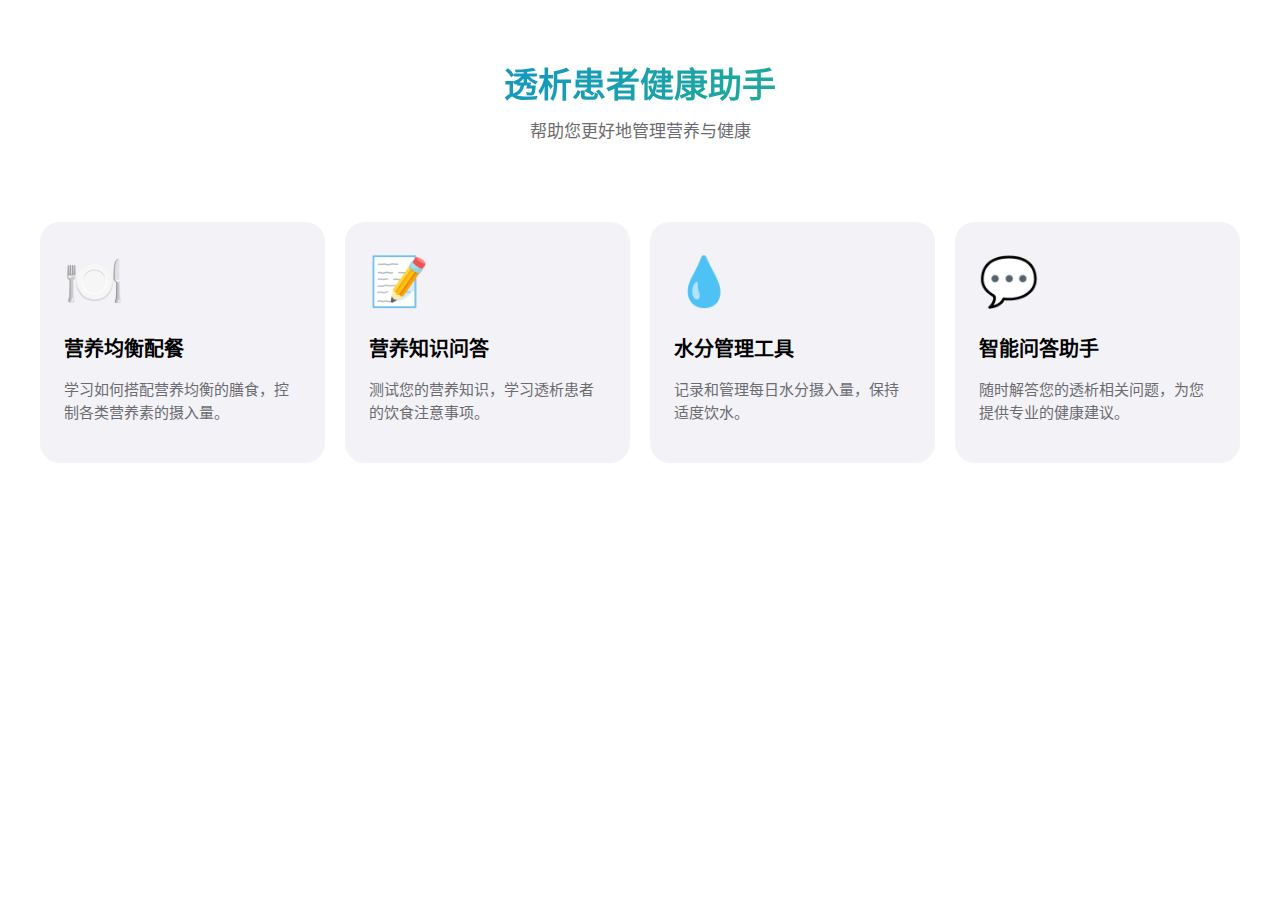
==== commit 0e5ab09a: "update chat.html" ====
--- a/index.html
+++ b/index.html
@@ -134,6 +134,12 @@
             <h2 class="game-title">水分管理工具</h2>
             <p class="game-description">记录和管理每日水分摄入量，保持适度饮水。</p>
         </a>
+
+        <a href="chat.html" class="game-card">
+            <div class="game-icon">💬</div>
+            <h2 class="game-title">智能问答助手</h2>
+            <p class="game-description">随时解答您的透析相关问题，为您提供专业的健康建议。</p>
+        </a>
     </div>
 </body>
 </html> 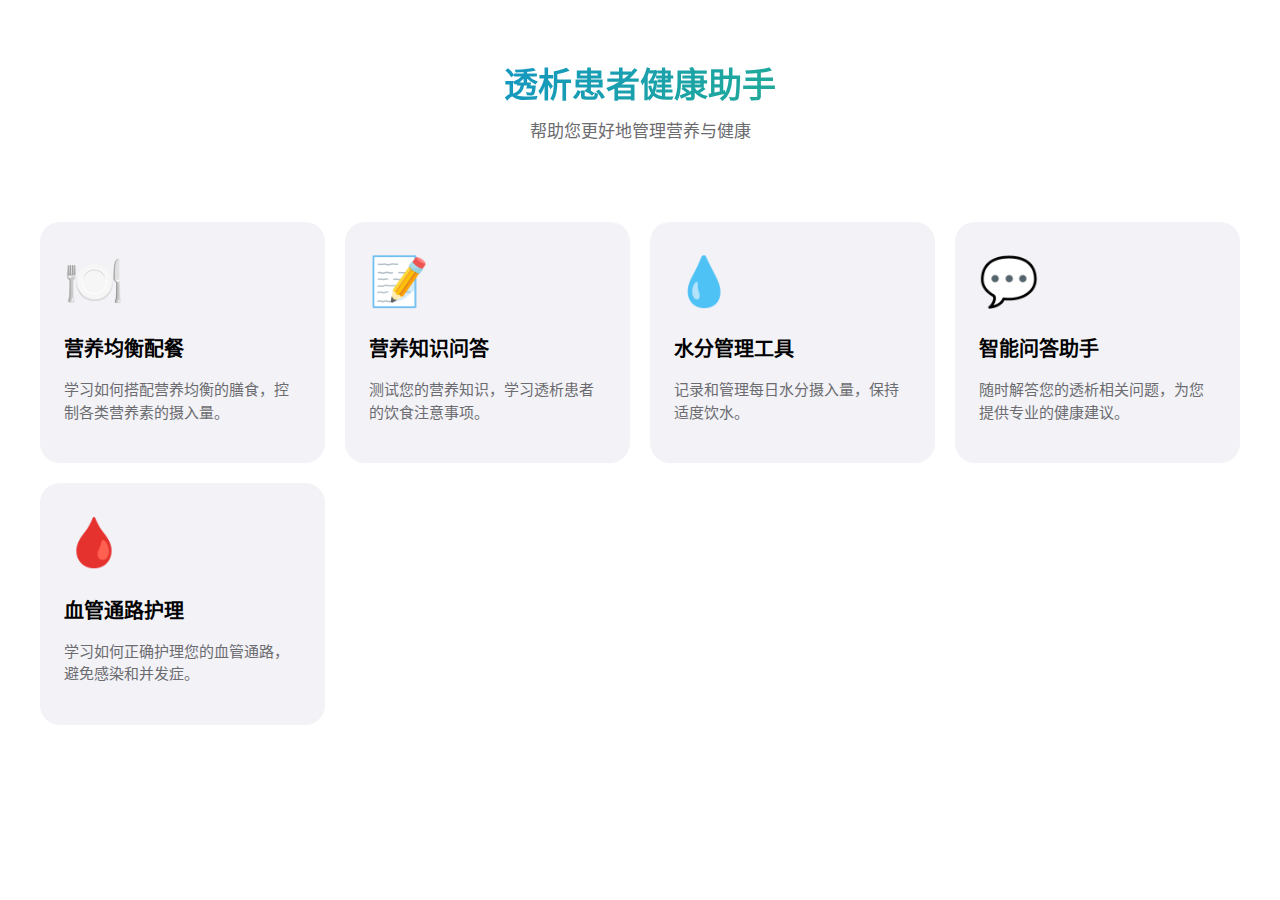
==== commit 389259d0: "update questions" ====
--- a/index.html
+++ b/index.html
@@ -140,6 +140,12 @@
             <h2 class="game-title">智能问答助手</h2>
             <p class="game-description">随时解答您的透析相关问题，为您提供专业的健康建议。</p>
         </a>
+
+        <a href="vascular.html" class="game-card">
+            <div class="game-icon">🩸</div>
+            <h2 class="game-title">血管通路护理</h2>
+            <p class="game-description">学习如何正确护理您的血管通路，避免感染和并发症。</p>
+        </a>
     </div>
 </body>
 </html> 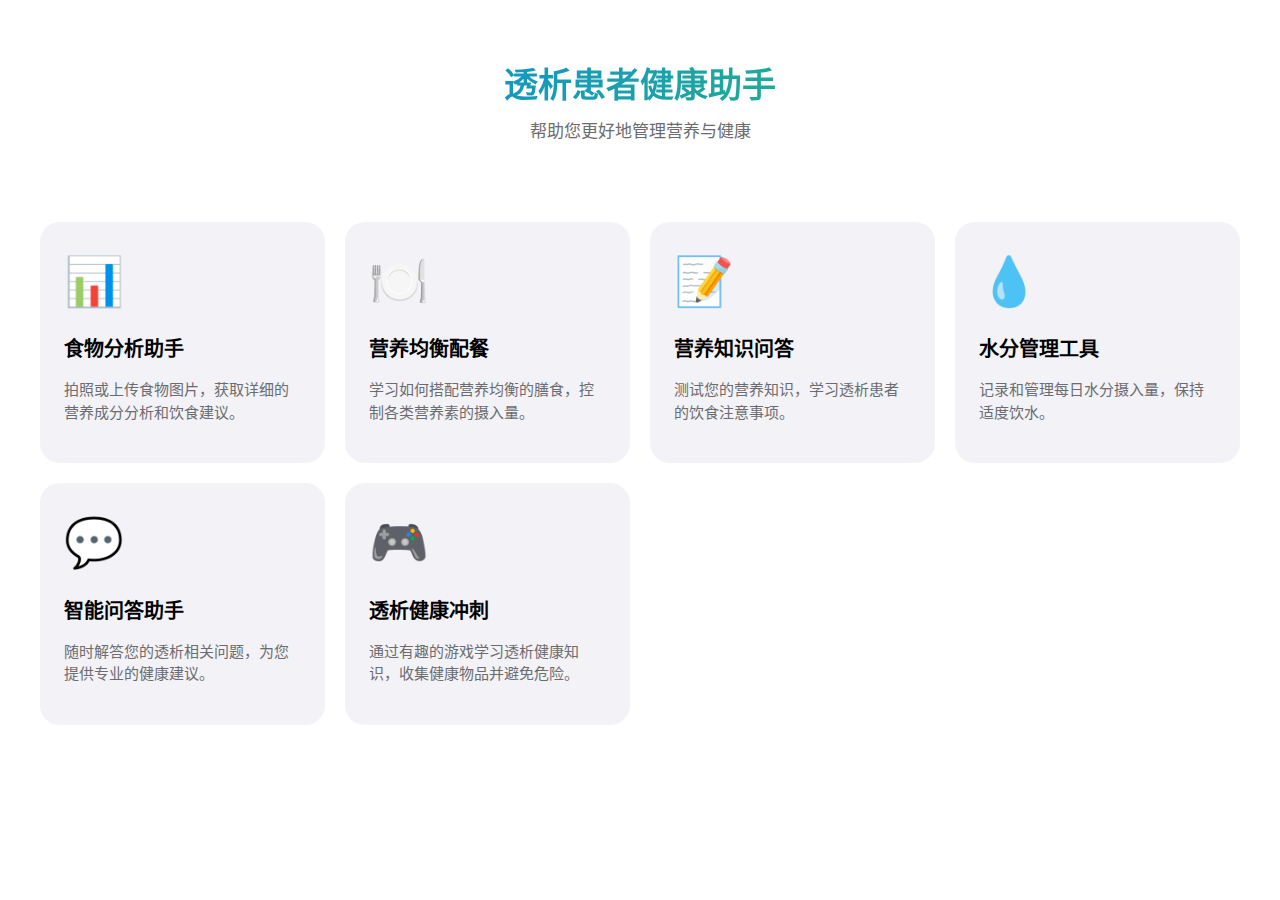
==== commit 2b392564: "Initial Heroku deployment" ====
--- a/index.html
+++ b/index.html
@@ -117,6 +117,12 @@
     </header>
 
     <div class="games-grid">
+        <a href="diet_analysis.html" class="game-card">
+            <div class="game-icon">📊</div>
+            <h2 class="game-title">食物分析助手</h2>
+            <p class="game-description">拍照或上传食物图片，获取详细的营养成分分析和饮食建议。</p>
+        </a>
+
         <a href="nutrition.html" class="game-card">
             <div class="game-icon">🍽️</div>
             <h2 class="game-title">营养均衡配餐</h2>
@@ -141,10 +147,10 @@
             <p class="game-description">随时解答您的透析相关问题，为您提供专业的健康建议。</p>
         </a>
 
-        <a href="vascular.html" class="game-card">
-            <div class="game-icon">🩸</div>
-            <h2 class="game-title">血管通路护理</h2>
-            <p class="game-description">学习如何正确护理您的血管通路，避免感染和并发症。</p>
+        <a href="gridgame.html" class="game-card">
+            <div class="game-icon">🎮</div>
+            <h2 class="game-title">透析健康冲刺</h2>
+            <p class="game-description">通过有趣的游戏学习透析健康知识，收集健康物品并避免危险。</p>
         </a>
     </div>
 </body>
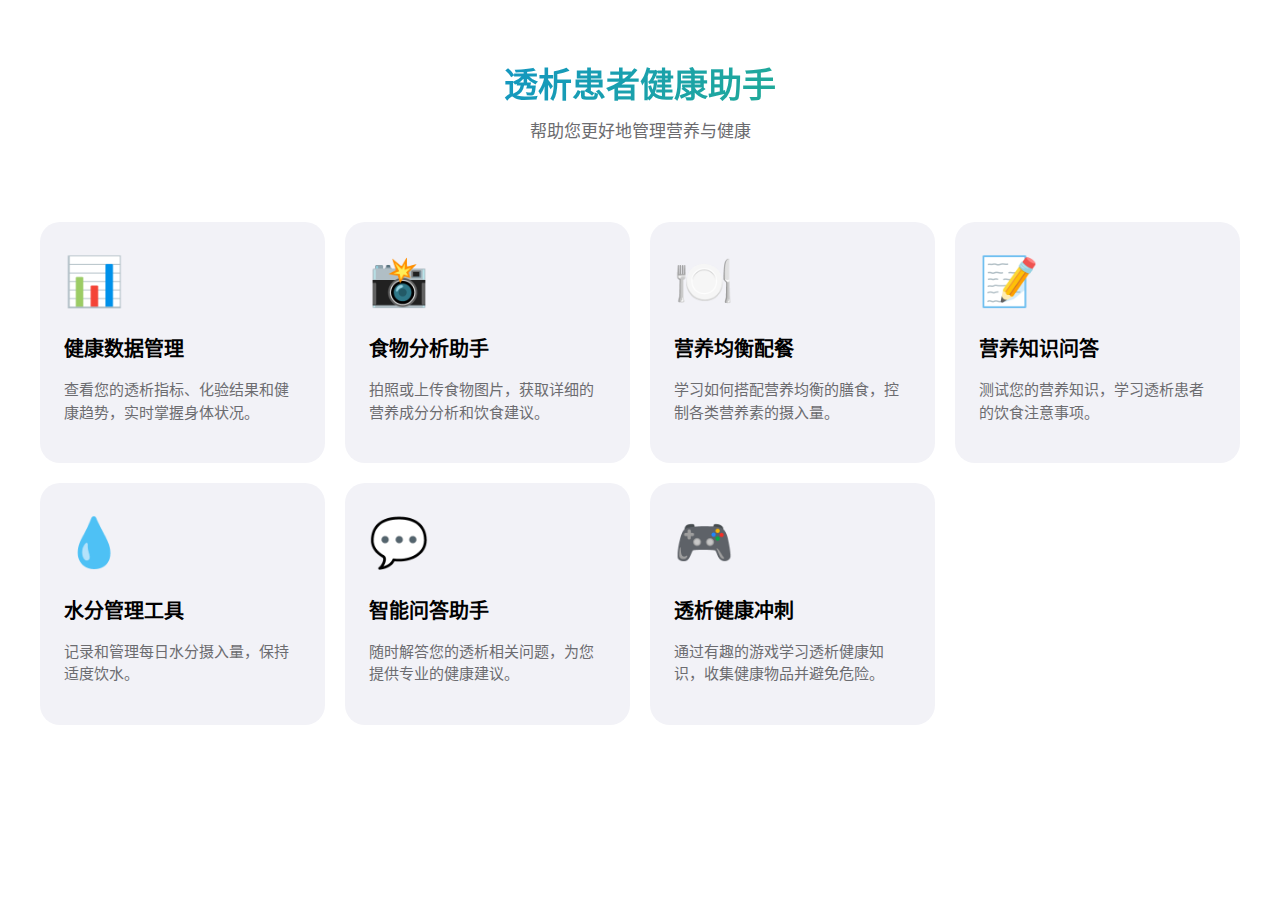
==== commit 1d556811: "update data.html" ====
--- a/index.html
+++ b/index.html
@@ -117,8 +117,14 @@
     </header>
 
     <div class="games-grid">
-        <a href="diet_analysis.html" class="game-card">
+        <a href="data.html" class="game-card">
             <div class="game-icon">📊</div>
+            <h2 class="game-title">健康数据管理</h2>
+            <p class="game-description">查看您的透析指标、化验结果和健康趋势，实时掌握身体状况。</p>
+        </a>
+
+        <a href="ai_analysis.html" class="game-card">
+            <div class="game-icon">📸</div>
             <h2 class="game-title">食物分析助手</h2>
             <p class="game-description">拍照或上传食物图片，获取详细的营养成分分析和饮食建议。</p>
         </a>
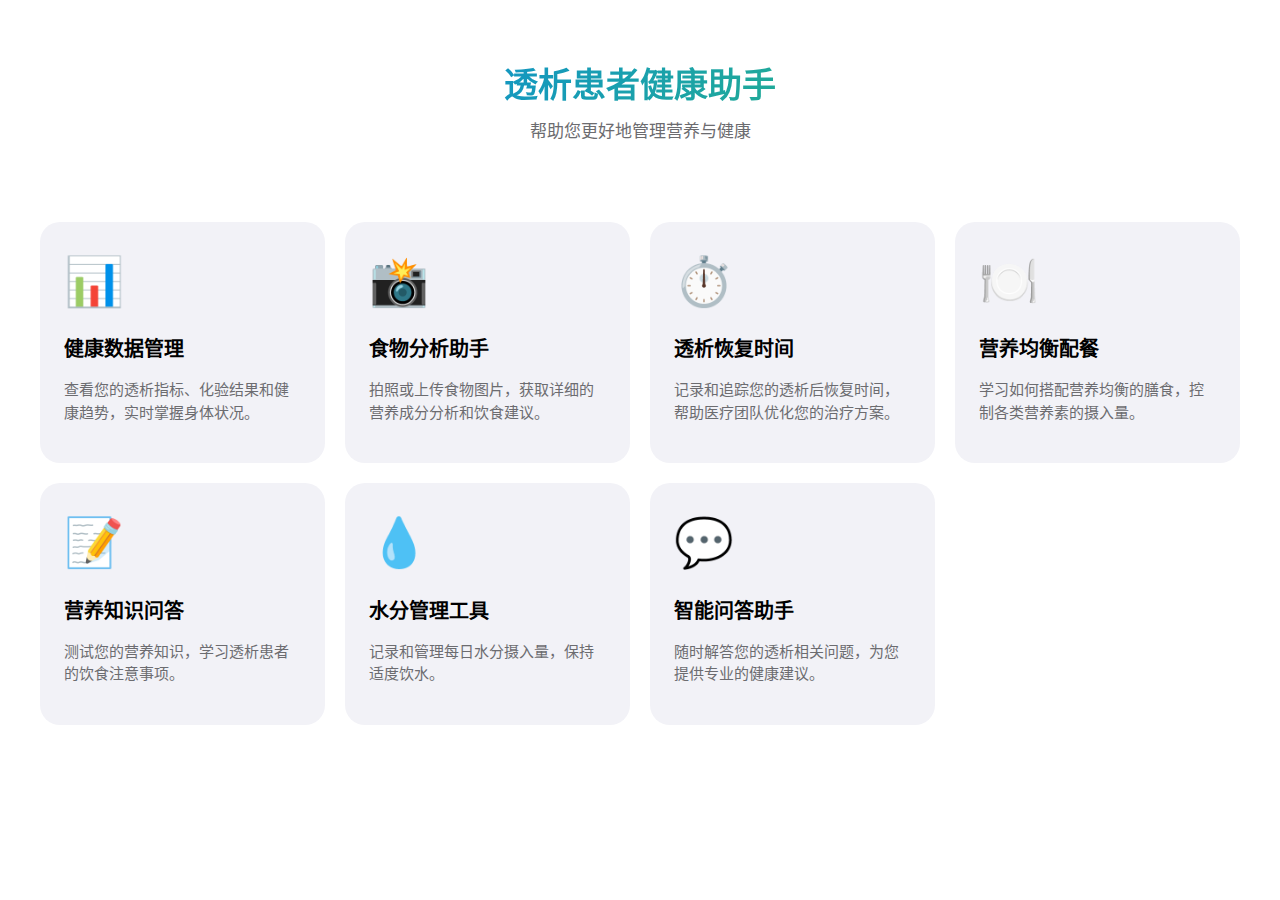
==== commit 01ff5d25: "delete all unnecessary files" ====
--- a/index.html
+++ b/index.html
@@ -111,6 +111,7 @@
     </style>
 </head>
 <body>
+    <link href="https://cdnjs.cloudflare.com/ajax/libs/font-awesome/6.0.0/css/all.min.css" rel="stylesheet">
     <header class="header">
         <h1 class="title">透析患者健康助手</h1>
         <p class="subtitle">帮助您更好地管理营养与健康</p>
@@ -127,6 +128,12 @@
             <div class="game-icon">📸</div>
             <h2 class="game-title">食物分析助手</h2>
             <p class="game-description">拍照或上传食物图片，获取详细的营养成分分析和饮食建议。</p>
+        </a>
+
+        <a href="recovery_time.html" class="game-card">
+            <div class="game-icon">⏱️</div>
+            <h2 class="game-title">透析恢复时间</h2>
+            <p class="game-description">记录和追踪您的透析后恢复时间，帮助医疗团队优化您的治疗方案。</p>
         </a>
 
         <a href="nutrition.html" class="game-card">
@@ -152,12 +159,6 @@
             <h2 class="game-title">智能问答助手</h2>
             <p class="game-description">随时解答您的透析相关问题，为您提供专业的健康建议。</p>
         </a>
-
-        <a href="gridgame.html" class="game-card">
-            <div class="game-icon">🎮</div>
-            <h2 class="game-title">透析健康冲刺</h2>
-            <p class="game-description">通过有趣的游戏学习透析健康知识，收集健康物品并避免危险。</p>
-        </a>
     </div>
 </body>
 </html> 